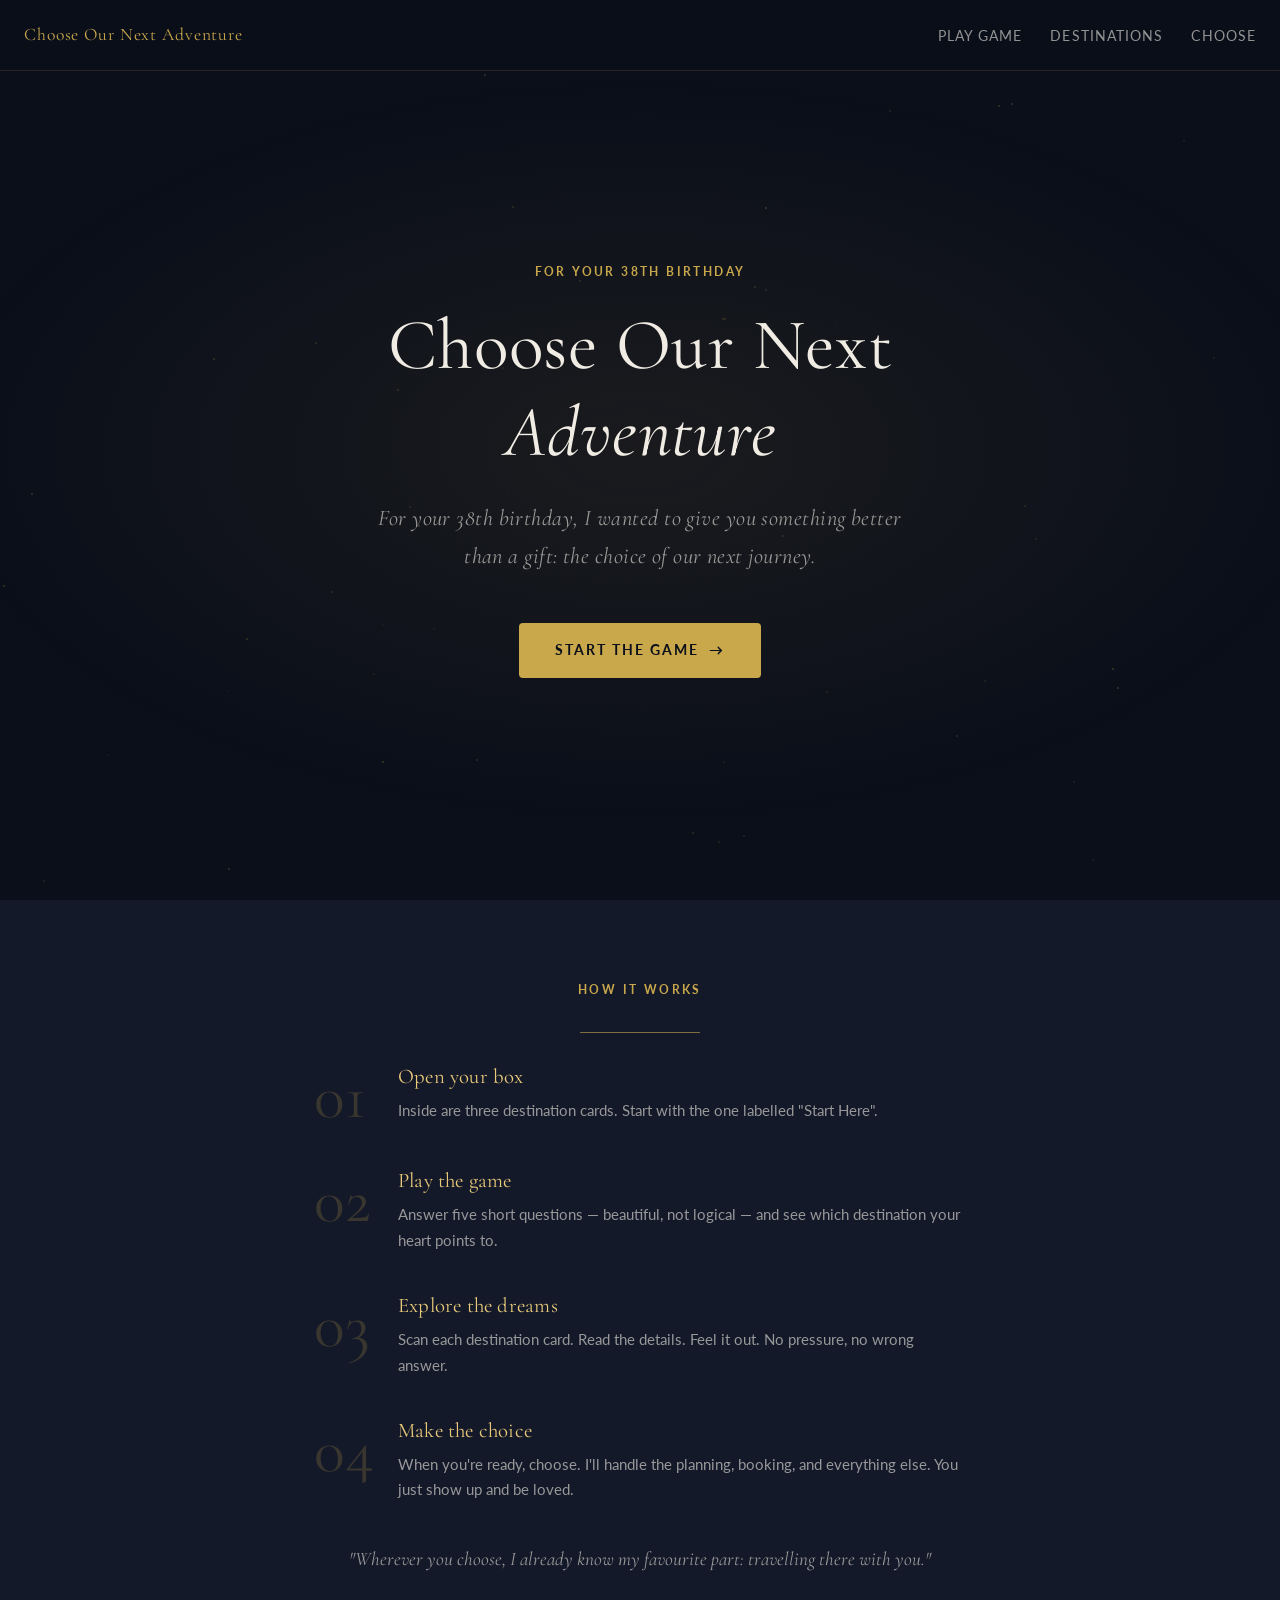
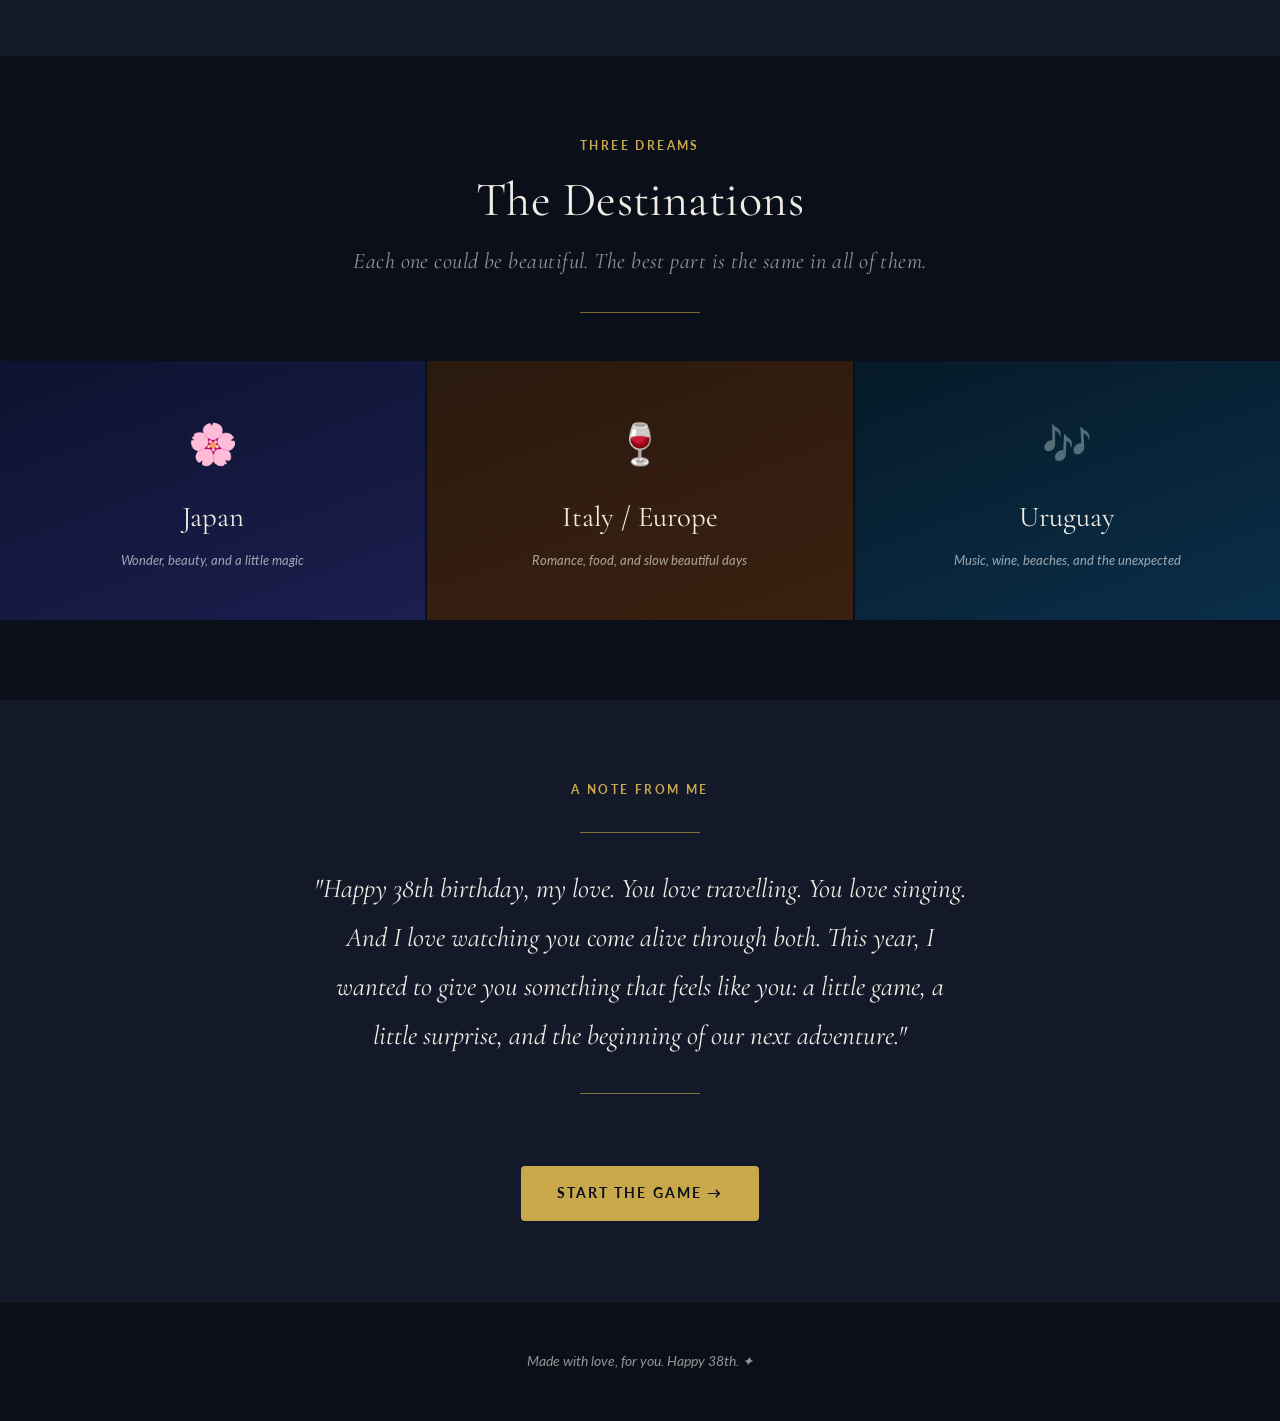
==== microsite/index.html @ ce3f69de "Add Choose Our Next Adventure birthday microsite Complete 10-page interactive microsite for a 38th b" ====
<!DOCTYPE html>
<html lang="en">
<head>
  <meta charset="UTF-8" />
  <meta name="viewport" content="width=device-width, initial-scale=1.0" />
  <title>Choose Our Next Adventure</title>
  <link rel="stylesheet" href="css/styles.css" />
  <style>
    .how-it-works { background: var(--navy-mid); }
    .how-step { display: flex; align-items: flex-start; gap: 24px; margin-bottom: 40px; }
    .how-num {
      font-family: 'Cormorant Garamond', serif;
      font-size: 4rem;
      color: rgba(201,168,76,0.2);
      line-height: 1;
      flex-shrink: 0;
      width: 60px;
    }
    .how-content h3 { color: var(--gold-light); margin-bottom: 8px; font-size: 1.3rem; }
    .how-content p { color: var(--text-muted); font-size: 0.95rem; }

    .dest-preview { padding: 80px 0; }
    .dest-preview-grid { display: grid; grid-template-columns: repeat(3,1fr); gap: 2px; margin-top: 48px; }
    .dest-preview-item {
      padding: 48px 36px;
      text-align: center;
      transition: all var(--transition);
      text-decoration: none;
      color: inherit;
      display: block;
    }
    .dest-preview-item:hover { transform: scale(1.02); }
    .dest-preview-item.japan { background: linear-gradient(160deg, var(--japan-dark), var(--japan-indigo)); }
    .dest-preview-item.italy { background: linear-gradient(160deg, var(--italy-dark), #3a2010); }
    .dest-preview-item.uruguay { background: linear-gradient(160deg, var(--uruguay-dark), var(--uruguay-ocean)); }
    .dest-preview-icon { font-size: 2.5rem; margin-bottom: 16px; }
    .dest-preview-name { font-family: 'Cormorant Garamond', serif; font-size: 1.8rem; margin-bottom: 8px; }
    .dest-preview-tag { font-size: 0.8rem; font-style: italic; color: rgba(255,255,255,0.6); }

    .love-note-section { background: var(--navy-mid); padding: 80px 0; text-align: center; }

    @media (max-width: 768px) {
      .dest-preview-grid { grid-template-columns: 1fr; gap: 0; }
    }
  </style>
</head>
<body>
  <div class="stars" id="stars"></div>

  <nav class="nav">
    <a href="index.html" class="nav-logo">Choose Our Next Adventure</a>
    <ul class="nav-links">
      <li><a href="game.html">Play Game</a></li>
      <li><a href="destinations.html">Destinations</a></li>
      <li><a href="choose.html">Choose</a></li>
    </ul>
  </nav>

  <section class="hero">
    <div class="hero-eyebrow eyebrow animate-in">For your 38th birthday</div>
    <h1 class="hero-title animate-in delay-1">Choose Our Next<br><em>Adventure</em></h1>
    <p class="hero-subtitle subtitle animate-in delay-2">
      For your 38th birthday, I wanted to give you something better than a gift: the choice of our next journey.
    </p>
    <a href="game.html" class="btn btn-gold animate-in delay-3">
      <span>Start the Game</span>
      <span>→</span>
    </a>
  </section>

  <section class="how-it-works">
    <div class="container-narrow">
      <div class="eyebrow" style="text-align:center; margin-bottom:16px;">How it works</div>
      <div class="gold-line wide"></div>

      <div class="how-step animate-in">
        <div class="how-num">01</div>
        <div class="how-content">
          <h3>Open your box</h3>
          <p>Inside are three destination cards. Start with the one labelled "Start Here".</p>
        </div>
      </div>

      <div class="how-step animate-in">
        <div class="how-num">02</div>
        <div class="how-content">
          <h3>Play the game</h3>
          <p>Answer five short questions — beautiful, not logical — and see which destination your heart points to.</p>
        </div>
      </div>

      <div class="how-step animate-in">
        <div class="how-num">03</div>
        <div class="how-content">
          <h3>Explore the dreams</h3>
          <p>Scan each destination card. Read the details. Feel it out. No pressure, no wrong answer.</p>
        </div>
      </div>

      <div class="how-step animate-in">
        <div class="how-num">04</div>
        <div class="how-content">
          <h3>Make the choice</h3>
          <p>When you're ready, choose. I'll handle the planning, booking, and everything else. You just show up and be loved.</p>
        </div>
      </div>

      <div style="margin-top: 40px; text-align: center;">
        <p style="font-family:'Cormorant Garamond',serif; font-style:italic; font-size:1.2rem; color:var(--text-muted);">
          "Wherever you choose, I already know my favourite part: travelling there with you."
        </p>
      </div>
    </div>
  </section>

  <section class="dest-preview">
    <div class="container">
      <div style="text-align:center; margin-bottom:0;">
        <div class="eyebrow" style="margin-bottom:16px;">Three dreams</div>
        <h2>The Destinations</h2>
        <p class="subtitle" style="margin-top:12px;">Each one could be beautiful. The best part is the same in all of them.</p>
        <div class="gold-line wide"></div>
      </div>
    </div>
    <div class="dest-preview-grid">
      <a href="japan.html" class="dest-preview-item japan">
        <div class="dest-preview-icon">🌸</div>
        <div class="dest-preview-name">Japan</div>
        <div class="dest-preview-tag">Wonder, beauty, and a little magic</div>
      </a>
      <a href="italy-europe.html" class="dest-preview-item italy">
        <div class="dest-preview-icon">🍷</div>
        <div class="dest-preview-name">Italy / Europe</div>
        <div class="dest-preview-tag">Romance, food, and slow beautiful days</div>
      </a>
      <a href="uruguay.html" class="dest-preview-item uruguay">
        <div class="dest-preview-icon">🎶</div>
        <div class="dest-preview-name">Uruguay</div>
        <div class="dest-preview-tag">Music, wine, beaches, and the unexpected</div>
      </a>
    </div>
  </section>

  <section class="love-note-section">
    <div class="container-narrow">
      <div class="eyebrow" style="margin-bottom:16px;">A note from me</div>
      <div class="gold-line wide"></div>
      <p style="font-family:'Cormorant Garamond',serif; font-size:clamp(1.2rem,3vw,1.7rem); font-style:italic; line-height:1.8; color:var(--text); margin-bottom:32px;">
        "Happy 38th birthday, my love. You love travelling. You love singing. And I love watching you come alive through both. This year, I wanted to give you something that feels like you: a little game, a little surprise, and the beginning of our next adventure."
      </p>
      <div class="gold-line wide"></div>
      <a href="game.html" class="btn btn-gold" style="margin-top:40px;">Start the Game →</a>
    </div>
  </section>

  <footer style="padding: 48px 24px; text-align: center; border-top: 1px solid rgba(201,168,76,0.1);">
    <p style="color: var(--text-muted); font-size: 0.85rem; font-style: italic;">Made with love, for you. Happy 38th. ✦</p>
  </footer>

  <script>
    const stars = document.getElementById('stars');
    for (let i = 0; i < 60; i++) {
      const s = document.createElement('div');
      s.className = 'star';
      s.style.cssText = `left:${Math.random()*100}%;top:${Math.random()*100}%;animation-delay:${Math.random()*4}s;animation-duration:${2+Math.random()*3}s;opacity:${Math.random()*0.6+0.1};`;
      stars.appendChild(s);
    }
  </script>
</body>
</html>
---- microsite/css/styles.css ----
/* ============================================
   Choose Our Next Adventure — Shared Styles
   ============================================ */

@import url('https://fonts.googleapis.com/css2?family=Cormorant+Garamond:ital,wght@0,300;0,400;0,500;0,600;1,300;1,400;1,500&family=Lato:wght@300;400;700&display=swap');

*, *::before, *::after { box-sizing: border-box; margin: 0; padding: 0; }

:root {
  --gold: #c9a84c;
  --gold-light: #e8c97a;
  --gold-dim: rgba(201, 168, 76, 0.15);
  --navy: #0b0f1a;
  --navy-mid: #141929;
  --navy-light: #1e2540;
  --text: #f0ece4;
  --text-muted: rgba(240, 236, 228, 0.6);
  --radius: 16px;
  --transition: 0.35s cubic-bezier(0.4, 0, 0.2, 1);

  /* Japan palette */
  --japan-indigo: #1a1f4e;
  --japan-blush: #e8a0b0;
  --japan-cream: #fef6f0;
  --japan-dark: #0e1230;

  /* Italy palette */
  --italy-cream: #fef5e4;
  --italy-terra: #c0632a;
  --italy-olive: #5a6b35;
  --italy-wine: #8b1a2e;
  --italy-dark: #2a1a0e;

  /* Uruguay palette */
  --uruguay-ocean: #0a2e4a;
  --uruguay-sand: #d4a96a;
  --uruguay-gold: #e8a820;
  --uruguay-wine: #7a1a2e;
  --uruguay-dark: #061a28;
}

html { scroll-behavior: smooth; }

body {
  font-family: 'Lato', sans-serif;
  background: var(--navy);
  color: var(--text);
  line-height: 1.7;
  min-height: 100vh;
}

/* ── Typography ── */
h1, h2, h3, h4 {
  font-family: 'Cormorant Garamond', Georgia, serif;
  font-weight: 400;
  line-height: 1.2;
  letter-spacing: 0.01em;
}
h1 { font-size: clamp(2.4rem, 6vw, 4.5rem); }
h2 { font-size: clamp(1.8rem, 4vw, 3rem); }
h3 { font-size: clamp(1.4rem, 3vw, 2rem); }

.subtitle {
  font-family: 'Cormorant Garamond', serif;
  font-style: italic;
  font-size: clamp(1rem, 2.5vw, 1.4rem);
  color: var(--text-muted);
  letter-spacing: 0.02em;
}

.eyebrow {
  font-size: 0.75rem;
  font-weight: 700;
  letter-spacing: 0.2em;
  text-transform: uppercase;
  color: var(--gold);
}

/* ── Layout ── */
.container {
  max-width: 1100px;
  margin: 0 auto;
  padding: 0 24px;
}
.container-narrow { max-width: 700px; margin: 0 auto; padding: 0 24px; }

section { padding: 80px 0; }

/* ── Nav ── */
.nav {
  position: fixed;
  top: 0; left: 0; right: 0;
  z-index: 100;
  padding: 20px 24px;
  display: flex;
  justify-content: space-between;
  align-items: center;
  background: rgba(11, 15, 26, 0.85);
  backdrop-filter: blur(12px);
  border-bottom: 1px solid rgba(201, 168, 76, 0.15);
}
.nav-logo {
  font-family: 'Cormorant Garamond', serif;
  font-size: 1.1rem;
  color: var(--gold);
  text-decoration: none;
  letter-spacing: 0.05em;
}
.nav-links { display: flex; gap: 28px; list-style: none; }
.nav-links a {
  color: var(--text-muted);
  text-decoration: none;
  font-size: 0.85rem;
  letter-spacing: 0.08em;
  text-transform: uppercase;
  transition: color var(--transition);
}
.nav-links a:hover { color: var(--gold); }

/* ── Hero ── */
.hero {
  min-height: 100vh;
  display: flex;
  flex-direction: column;
  justify-content: center;
  align-items: center;
  text-align: center;
  padding: 120px 24px 80px;
  position: relative;
  overflow: hidden;
}
.hero::before {
  content: '';
  position: absolute;
  inset: 0;
  background: radial-gradient(ellipse 80% 60% at 50% 50%, rgba(201,168,76,0.08) 0%, transparent 70%);
  pointer-events: none;
}
.hero-eyebrow { margin-bottom: 20px; }
.hero-title { margin-bottom: 24px; }
.hero-subtitle { margin-bottom: 48px; max-width: 560px; }

/* ── Gold divider ── */
.gold-line {
  width: 60px; height: 1px;
  background: var(--gold);
  margin: 32px auto;
  opacity: 0.6;
}
.gold-line.wide { width: 120px; }

/* ── Buttons ── */
.btn {
  display: inline-flex;
  align-items: center;
  gap: 10px;
  padding: 16px 36px;
  border-radius: 4px;
  font-family: 'Lato', sans-serif;
  font-size: 0.85rem;
  font-weight: 700;
  letter-spacing: 0.15em;
  text-transform: uppercase;
  text-decoration: none;
  transition: all var(--transition);
  cursor: pointer;
  border: none;
}
.btn-gold {
  background: var(--gold);
  color: var(--navy);
}
.btn-gold:hover {
  background: var(--gold-light);
  transform: translateY(-2px);
  box-shadow: 0 8px 32px rgba(201,168,76,0.3);
}
.btn-outline {
  background: transparent;
  color: var(--gold);
  border: 1px solid rgba(201,168,76,0.5);
}
.btn-outline:hover {
  background: var(--gold-dim);
  border-color: var(--gold);
  transform: translateY(-2px);
}
.btn-ghost {
  background: transparent;
  color: var(--text-muted);
  font-size: 0.8rem;
  padding: 10px 20px;
}
.btn-ghost:hover { color: var(--text); }

/* ── Cards ── */
.card {
  background: var(--navy-light);
  border: 1px solid rgba(201,168,76,0.12);
  border-radius: var(--radius);
  padding: 40px;
  transition: all var(--transition);
}
.card:hover {
  border-color: rgba(201,168,76,0.3);
  transform: translateY(-4px);
  box-shadow: 0 20px 60px rgba(0,0,0,0.4);
}

/* ── Destination Cards ── */
.dest-grid {
  display: grid;
  grid-template-columns: repeat(auto-fit, minmax(300px, 1fr));
  gap: 32px;
}

.dest-card {
  border-radius: var(--radius);
  overflow: hidden;
  border: 1px solid rgba(201,168,76,0.15);
  transition: all var(--transition);
  cursor: pointer;
  text-decoration: none;
}
.dest-card:hover {
  transform: translateY(-6px);
  box-shadow: 0 24px 64px rgba(0,0,0,0.5);
}
.dest-card-header {
  padding: 48px 36px 36px;
  text-align: center;
  position: relative;
}
.dest-card-icon {
  font-size: 3rem;
  margin-bottom: 16px;
  display: block;
}
.dest-card-title {
  font-family: 'Cormorant Garamond', serif;
  font-size: 2.2rem;
  font-weight: 400;
  margin-bottom: 8px;
}
.dest-card-subtitle {
  font-style: italic;
  color: rgba(255,255,255,0.7);
  font-size: 0.95rem;
}
.dest-card-body {
  padding: 24px 36px 36px;
  background: rgba(0,0,0,0.2);
}
.dest-card-copy {
  font-size: 0.9rem;
  line-height: 1.8;
  color: rgba(255,255,255,0.8);
  margin-bottom: 24px;
  font-style: italic;
}

/* Japan card */
.dest-card.japan { background: linear-gradient(160deg, var(--japan-dark) 0%, var(--japan-indigo) 100%); color: #fff; }
.dest-card.japan .dest-card-subtitle { color: var(--japan-blush); }
.dest-card.japan .btn { background: var(--japan-blush); color: var(--japan-dark); }

/* Italy card */
.dest-card.italy { background: linear-gradient(160deg, var(--italy-dark) 0%, #3a2010 100%); color: #fff; }
.dest-card.italy .dest-card-subtitle { color: #e8c49a; }
.dest-card.italy .btn { background: var(--italy-terra); color: #fff; }

/* Uruguay card */
.dest-card.uruguay { background: linear-gradient(160deg, var(--uruguay-dark) 0%, var(--uruguay-ocean) 100%); color: #fff; }
.dest-card.uruguay .dest-card-subtitle { color: var(--uruguay-sand); }
.dest-card.uruguay .btn { background: var(--uruguay-sand); color: var(--uruguay-dark); }

/* ── Destination page header ── */
.dest-hero {
  min-height: 65vh;
  display: flex;
  flex-direction: column;
  justify-content: flex-end;
  padding: 140px 24px 80px;
  position: relative;
  overflow: hidden;
}
.dest-hero-content { position: relative; z-index: 2; max-width: 700px; }

/* ── Japan hero ── */
.dest-hero.japan { background: linear-gradient(160deg, var(--japan-dark) 0%, var(--japan-indigo) 60%, #2a1540 100%); }
.dest-hero.japan .dest-hero-title { color: var(--japan-blush); }

/* ── Italy hero ── */
.dest-hero.italy { background: linear-gradient(160deg, var(--italy-dark) 0%, #2a1a0e 50%, #1a0e08 100%); }
.dest-hero.italy .dest-hero-title { color: #e8c49a; }

/* ── Uruguay hero ── */
.dest-hero.uruguay { background: linear-gradient(160deg, var(--uruguay-dark) 0%, var(--uruguay-ocean) 60%, #041420 100%); }
.dest-hero.uruguay .dest-hero-title { color: var(--uruguay-sand); }

/* ── Sections on destination pages ── */
.itinerary-list {
  list-style: none;
  display: flex;
  flex-direction: column;
  gap: 16px;
}
.itinerary-list li {
  display: flex;
  align-items: flex-start;
  gap: 16px;
  padding: 20px 24px;
  background: rgba(201,168,76,0.05);
  border-left: 2px solid var(--gold);
  border-radius: 0 8px 8px 0;
  font-size: 0.95rem;
}
.itinerary-list li::before {
  content: '✦';
  color: var(--gold);
  flex-shrink: 0;
  font-size: 0.7rem;
  margin-top: 4px;
}

.love-note {
  background: var(--gold-dim);
  border: 1px solid rgba(201,168,76,0.25);
  border-radius: var(--radius);
  padding: 48px;
  text-align: center;
}
.love-note p {
  font-family: 'Cormorant Garamond', serif;
  font-size: 1.5rem;
  font-style: italic;
  line-height: 1.6;
  color: var(--gold-light);
}

.kabir-section {
  display: grid;
  grid-template-columns: 1fr 1fr;
  gap: 32px;
}
.kabir-box {
  background: var(--navy-light);
  border: 1px solid rgba(201,168,76,0.12);
  border-radius: var(--radius);
  padding: 32px;
}
.kabir-box h4 { color: var(--gold); margin-bottom: 16px; font-size: 1.1rem; }

/* ── Quiz game styles ── */
.game-container {
  max-width: 760px;
  margin: 0 auto;
  padding: 120px 24px 80px;
}
.progress-bar-wrap {
  background: rgba(255,255,255,0.08);
  border-radius: 4px;
  height: 3px;
  margin-bottom: 48px;
  overflow: hidden;
}
.progress-bar-fill {
  height: 100%;
  background: var(--gold);
  transition: width 0.5s ease;
  border-radius: 4px;
}
.question-block { display: none; }
.question-block.active { display: block; animation: fadeUp 0.5s ease; }

.question-num { color: var(--gold); font-size: 0.8rem; letter-spacing: 0.2em; margin-bottom: 12px; }
.question-text {
  font-family: 'Cormorant Garamond', serif;
  font-size: clamp(1.6rem, 4vw, 2.2rem);
  margin-bottom: 40px;
  line-height: 1.3;
}

.options-list { display: flex; flex-direction: column; gap: 16px; }
.option-btn {
  display: flex;
  align-items: center;
  gap: 20px;
  padding: 20px 28px;
  background: var(--navy-light);
  border: 1px solid rgba(201,168,76,0.15);
  border-radius: 12px;
  color: var(--text);
  font-family: 'Lato', sans-serif;
  font-size: 0.95rem;
  cursor: pointer;
  transition: all var(--transition);
  text-align: left;
  width: 100%;
  line-height: 1.5;
}
.option-btn:hover {
  border-color: var(--gold);
  background: var(--gold-dim);
  transform: translateX(4px);
}
.option-btn.selected {
  border-color: var(--gold);
  background: var(--gold-dim);
  color: var(--gold-light);
}
.option-letter {
  width: 32px;
  height: 32px;
  border-radius: 50%;
  border: 1px solid rgba(201,168,76,0.4);
  display: flex;
  align-items: center;
  justify-content: center;
  font-size: 0.75rem;
  font-weight: 700;
  letter-spacing: 0.05em;
  flex-shrink: 0;
  color: var(--gold);
}

.quiz-nav {
  display: flex;
  justify-content: space-between;
  align-items: center;
  margin-top: 40px;
}

/* ── Result screen ── */
.result-screen { display: none; text-align: center; padding: 60px 0; animation: fadeUp 0.6s ease; }
.result-screen.visible { display: block; }
.result-badge {
  display: inline-block;
  padding: 8px 24px;
  border-radius: 100px;
  font-size: 0.75rem;
  font-weight: 700;
  letter-spacing: 0.2em;
  text-transform: uppercase;
  margin-bottom: 24px;
}
.result-badge.japan { background: var(--japan-blush); color: var(--japan-dark); }
.result-badge.italy { background: #e8c49a; color: var(--italy-dark); }
.result-badge.uruguay { background: var(--uruguay-sand); color: var(--uruguay-dark); }

.result-title {
  font-family: 'Cormorant Garamond', serif;
  font-size: clamp(2rem, 6vw, 3.5rem);
  margin-bottom: 16px;
}
.result-explain {
  max-width: 500px;
  margin: 0 auto 48px;
  color: var(--text-muted);
  font-style: italic;
  font-size: 1.05rem;
}
.result-actions { display: flex; gap: 16px; justify-content: center; flex-wrap: wrap; }

/* ── Final choice page ── */
.choice-grid {
  display: grid;
  grid-template-columns: repeat(auto-fit, minmax(280px, 1fr));
  gap: 24px;
  margin: 48px 0;
}
.choice-card {
  border-radius: var(--radius);
  padding: 48px 32px;
  text-align: center;
  cursor: pointer;
  border: 2px solid transparent;
  transition: all var(--transition);
}
.choice-card:hover {
  transform: translateY(-8px);
  box-shadow: 0 32px 80px rgba(0,0,0,0.5);
}
.choice-card.japan { background: linear-gradient(160deg, var(--japan-dark), var(--japan-indigo)); border-color: rgba(232,160,176,0.3); }
.choice-card.italy { background: linear-gradient(160deg, var(--italy-dark), #3a2010); border-color: rgba(192,99,42,0.3); }
.choice-card.uruguay { background: linear-gradient(160deg, var(--uruguay-dark), var(--uruguay-ocean)); border-color: rgba(212,169,106,0.3); }
.choice-card:hover.japan { border-color: var(--japan-blush); }
.choice-card:hover.italy { border-color: var(--italy-terra); }
.choice-card:hover.uruguay { border-color: var(--uruguay-sand); }
.choice-card-icon { font-size: 3.5rem; margin-bottom: 20px; }
.choice-card-name { font-family: 'Cormorant Garamond', serif; font-size: 2rem; margin-bottom: 8px; }
.choice-card-tagline { font-style: italic; color: rgba(255,255,255,0.65); font-size: 0.9rem; }

/* ── Celebration ── */
.celebration-screen { display: none; text-align: center; padding: 80px 24px; animation: fadeUp 0.7s ease; }
.celebration-screen.visible { display: block; }
.celebration-dest {
  font-family: 'Cormorant Garamond', serif;
  font-size: clamp(2.5rem, 8vw, 5.5rem);
  background: linear-gradient(135deg, var(--gold), var(--gold-light));
  -webkit-background-clip: text;
  -webkit-text-fill-color: transparent;
  background-clip: text;
  margin-bottom: 12px;
}
.celebration-copy {
  max-width: 520px;
  margin: 0 auto 48px;
  font-size: 1.1rem;
  line-height: 1.8;
  color: var(--text-muted);
}
.promise-box {
  background: var(--gold-dim);
  border: 1px solid rgba(201,168,76,0.3);
  border-radius: var(--radius);
  padding: 48px;
  max-width: 600px;
  margin: 48px auto;
  text-align: left;
}
.promise-box h3 {
  color: var(--gold);
  font-size: 1.2rem;
  letter-spacing: 0.1em;
  margin-bottom: 20px;
}
.promise-box p {
  font-size: 1.05rem;
  line-height: 1.9;
  font-style: italic;
  color: var(--text);
}
.hidden-message {
  font-family: 'Cormorant Garamond', serif;
  font-size: 1.1rem;
  font-style: italic;
  color: var(--gold);
  margin-top: 32px;
  opacity: 0.7;
}

/* ── Print cards ── */
@media print {
  .no-print { display: none !important; }
  body { background: white; color: black; }
  .nav { display: none; }
}
.print-cards-grid {
  display: grid;
  grid-template-columns: repeat(auto-fill, 384px);
  gap: 32px;
  justify-content: center;
}
.print-card {
  width: 384px;
  min-height: 240px;
  border-radius: 12px;
  overflow: hidden;
  position: relative;
  page-break-inside: avoid;
}
.print-card-front, .print-card-back {
  padding: 32px;
}
.print-card-front {
  min-height: 240px;
  display: flex;
  flex-direction: column;
  justify-content: center;
  align-items: center;
  text-align: center;
}
.print-card-back {
  border-top: 1px solid rgba(255,255,255,0.15);
  display: flex;
  gap: 24px;
  align-items: center;
}
.qr-placeholder {
  width: 80px;
  height: 80px;
  background: white;
  border-radius: 8px;
  flex-shrink: 0;
  display: flex;
  align-items: center;
  justify-content: center;
}
.card-game { background: linear-gradient(135deg, #1a1535, #2d2460); }
.card-japan { background: linear-gradient(135deg, var(--japan-dark), var(--japan-indigo)); }
.card-italy { background: linear-gradient(135deg, var(--italy-dark), #3a2010); }
.card-uruguay { background: linear-gradient(135deg, var(--uruguay-dark), var(--uruguay-ocean)); }
.card-choice { background: linear-gradient(135deg, #0f1520, #1a2535); }

/* ── Video page ── */
.video-sequence {
  display: flex;
  flex-direction: column;
  align-items: center;
  gap: 0;
  padding: 80px 0;
}
.video-line {
  font-family: 'Cormorant Garamond', serif;
  font-size: clamp(1.8rem, 5vw, 3.5rem);
  text-align: center;
  padding: 24px;
  opacity: 0;
  transform: translateY(20px);
  animation: revealLine 0.8s ease forwards;
  min-height: 80px;
  display: flex;
  align-items: center;
}
.video-line.gold { color: var(--gold); }
.video-line.small { font-size: clamp(1rem, 2.5vw, 1.5rem); color: var(--text-muted); }
.video-line.large { font-size: clamp(2.5rem, 7vw, 5rem); }

/* ── Box instructions ── */
.box-section { margin-bottom: 48px; }
.envelope-list { list-style: none; display: flex; flex-direction: column; gap: 16px; counter-reset: env; }
.envelope-list li {
  counter-increment: env;
  display: flex;
  align-items: center;
  gap: 20px;
  padding: 20px 28px;
  background: var(--navy-light);
  border-radius: 12px;
  border: 1px solid rgba(201,168,76,0.1);
}
.envelope-list li::before {
  content: counter(env);
  width: 36px;
  height: 36px;
  background: var(--gold-dim);
  border: 1px solid var(--gold);
  border-radius: 50%;
  display: flex;
  align-items: center;
  justify-content: center;
  font-size: 0.85rem;
  font-weight: 700;
  color: var(--gold);
  flex-shrink: 0;
}
.letter-box {
  background: var(--navy-light);
  border: 1px solid rgba(201,168,76,0.2);
  border-radius: var(--radius);
  padding: 48px;
  font-family: 'Cormorant Garamond', serif;
  font-size: 1.15rem;
  line-height: 2;
  font-style: italic;
}
.letter-box p { margin-bottom: 20px; }
.letter-box .signature { font-style: normal; color: var(--gold); font-size: 1.3rem; }

/* ── Animations ── */
@keyframes fadeUp {
  from { opacity: 0; transform: translateY(24px); }
  to { opacity: 1; transform: translateY(0); }
}
@keyframes revealLine {
  to { opacity: 1; transform: translateY(0); }
}
@keyframes shimmer {
  0% { background-position: -400px 0; }
  100% { background-position: 400px 0; }
}
@keyframes pulse {
  0%, 100% { opacity: 0.6; }
  50% { opacity: 1; }
}
@keyframes float {
  0%, 100% { transform: translateY(0); }
  50% { transform: translateY(-12px); }
}

.animate-in { animation: fadeUp 0.8s ease both; }
.delay-1 { animation-delay: 0.1s; }
.delay-2 { animation-delay: 0.25s; }
.delay-3 { animation-delay: 0.4s; }
.delay-4 { animation-delay: 0.6s; }

/* ── Star / petal decorations ── */
.stars {
  position: fixed;
  inset: 0;
  pointer-events: none;
  z-index: 0;
  overflow: hidden;
}
.star {
  position: absolute;
  width: 2px;
  height: 2px;
  background: rgba(201,168,76,0.4);
  border-radius: 50%;
  animation: pulse 3s ease-in-out infinite;
}

/* ── Scrollbar ── */
::-webkit-scrollbar { width: 6px; }
::-webkit-scrollbar-track { background: var(--navy); }
::-webkit-scrollbar-thumb { background: rgba(201,168,76,0.3); border-radius: 3px; }

/* ── Responsive ── */
@media (max-width: 768px) {
  section { padding: 60px 0; }
  .kabir-section { grid-template-columns: 1fr; }
  .dest-grid { grid-template-columns: 1fr; }
  .choice-grid { grid-template-columns: 1fr; }
  .nav-links { display: none; }
  .print-cards-grid { grid-template-columns: 1fr; }
  .print-card { width: 100%; max-width: 384px; }
  .quiz-nav { flex-direction: column; gap: 16px; }
}

/* ── Japan page theme overrides ── */
body.theme-japan { background: linear-gradient(180deg, var(--japan-dark) 0%, #0e1230 40%, #0a0d20 100%); }
body.theme-japan .eyebrow { color: var(--japan-blush); }
body.theme-japan .gold-line { background: var(--japan-blush); }
body.theme-japan .love-note p { color: var(--japan-blush); }
body.theme-japan .itinerary-list li { border-left-color: var(--japan-blush); }
body.theme-japan .itinerary-list li::before { color: var(--japan-blush); }

/* ── Italy page theme overrides ── */
body.theme-italy { background: linear-gradient(180deg, var(--italy-dark) 0%, #1a0e08 40%, #0f0805 100%); }
body.theme-italy .eyebrow { color: #e8c49a; }
body.theme-italy .gold-line { background: var(--italy-terra); }
body.theme-italy .love-note p { color: #e8c49a; }
body.theme-italy .itinerary-list li { border-left-color: var(--italy-terra); }
body.theme-italy .itinerary-list li::before { color: var(--italy-terra); }

/* ── Uruguay page theme overrides ── */
body.theme-uruguay { background: linear-gradient(180deg, var(--uruguay-dark) 0%, #041420 40%, #020d18 100%); }
body.theme-uruguay .eyebrow { color: var(--uruguay-sand); }
body.theme-uruguay .gold-line { background: var(--uruguay-sand); }
body.theme-uruguay .love-note p { color: var(--uruguay-sand); }
body.theme-uruguay .itinerary-list li { border-left-color: var(--uruguay-sand); }
body.theme-uruguay .itinerary-list li::before { color: var(--uruguay-sand); }
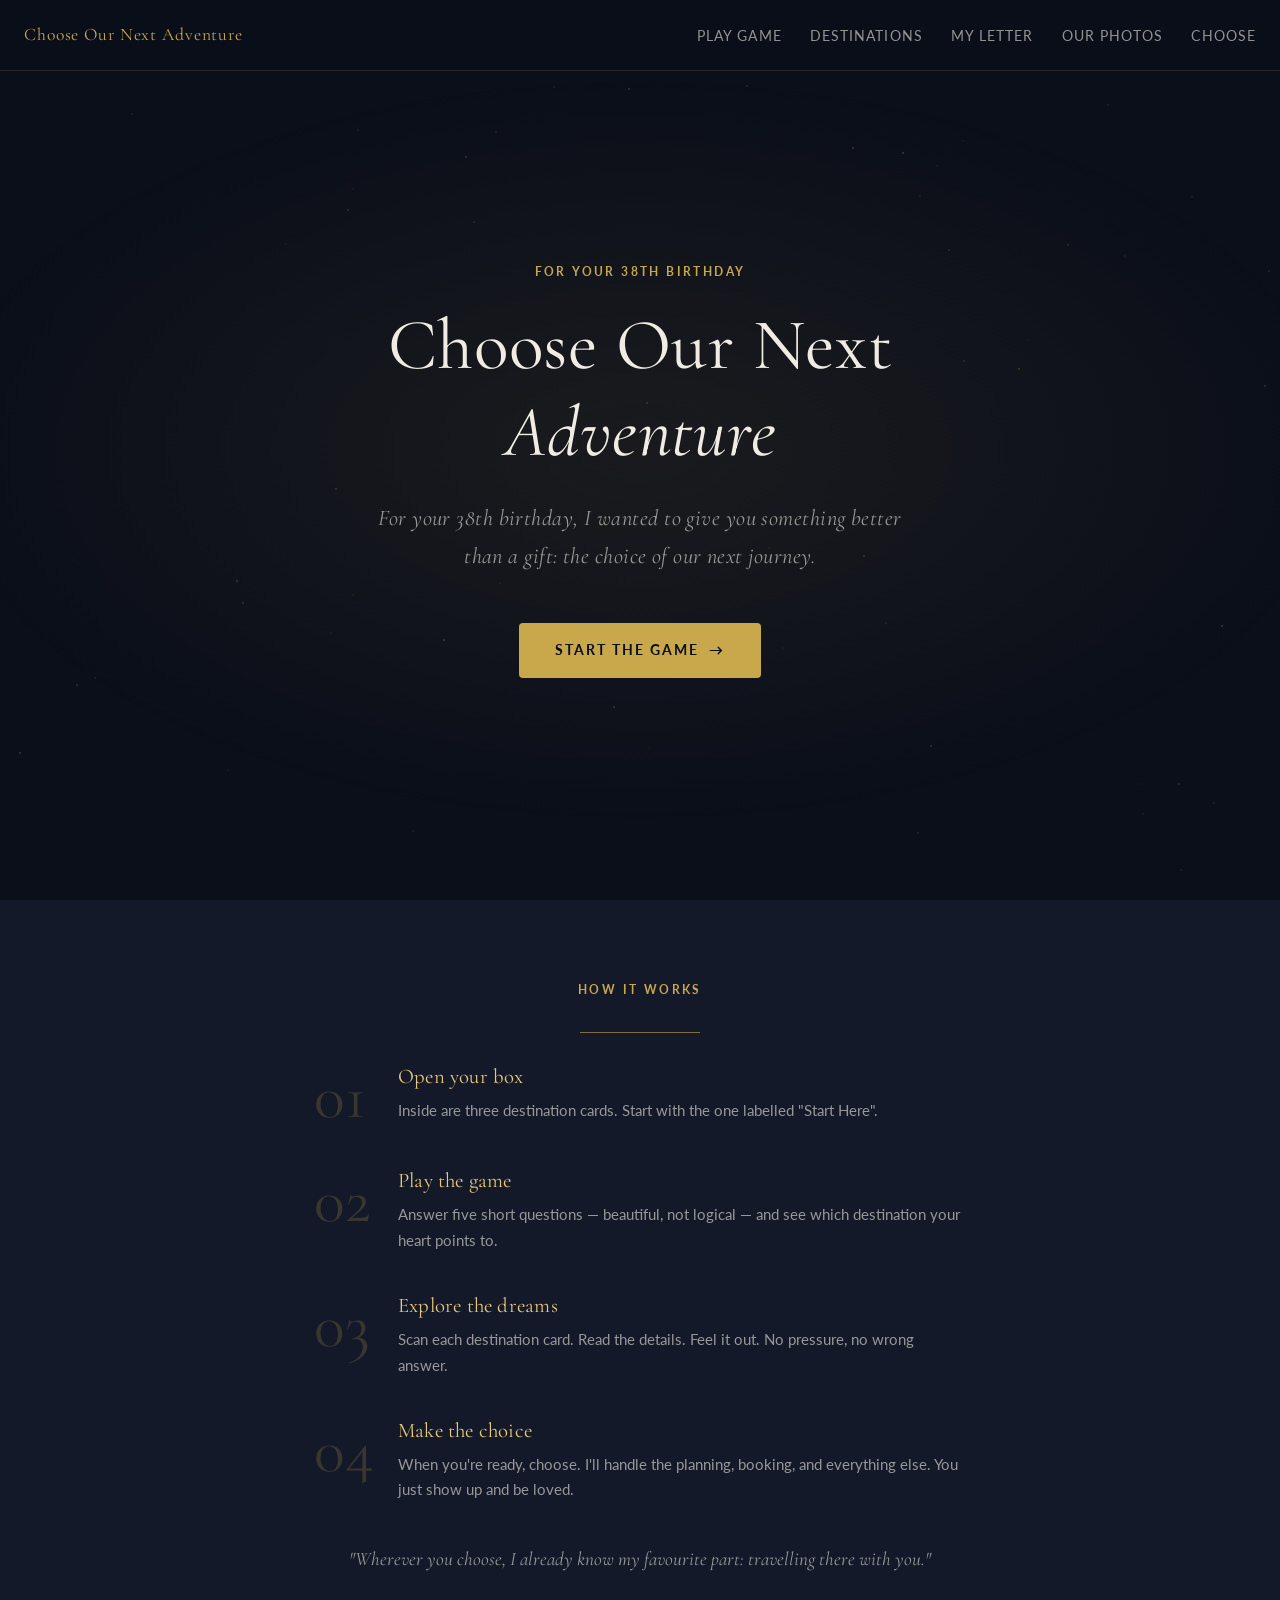
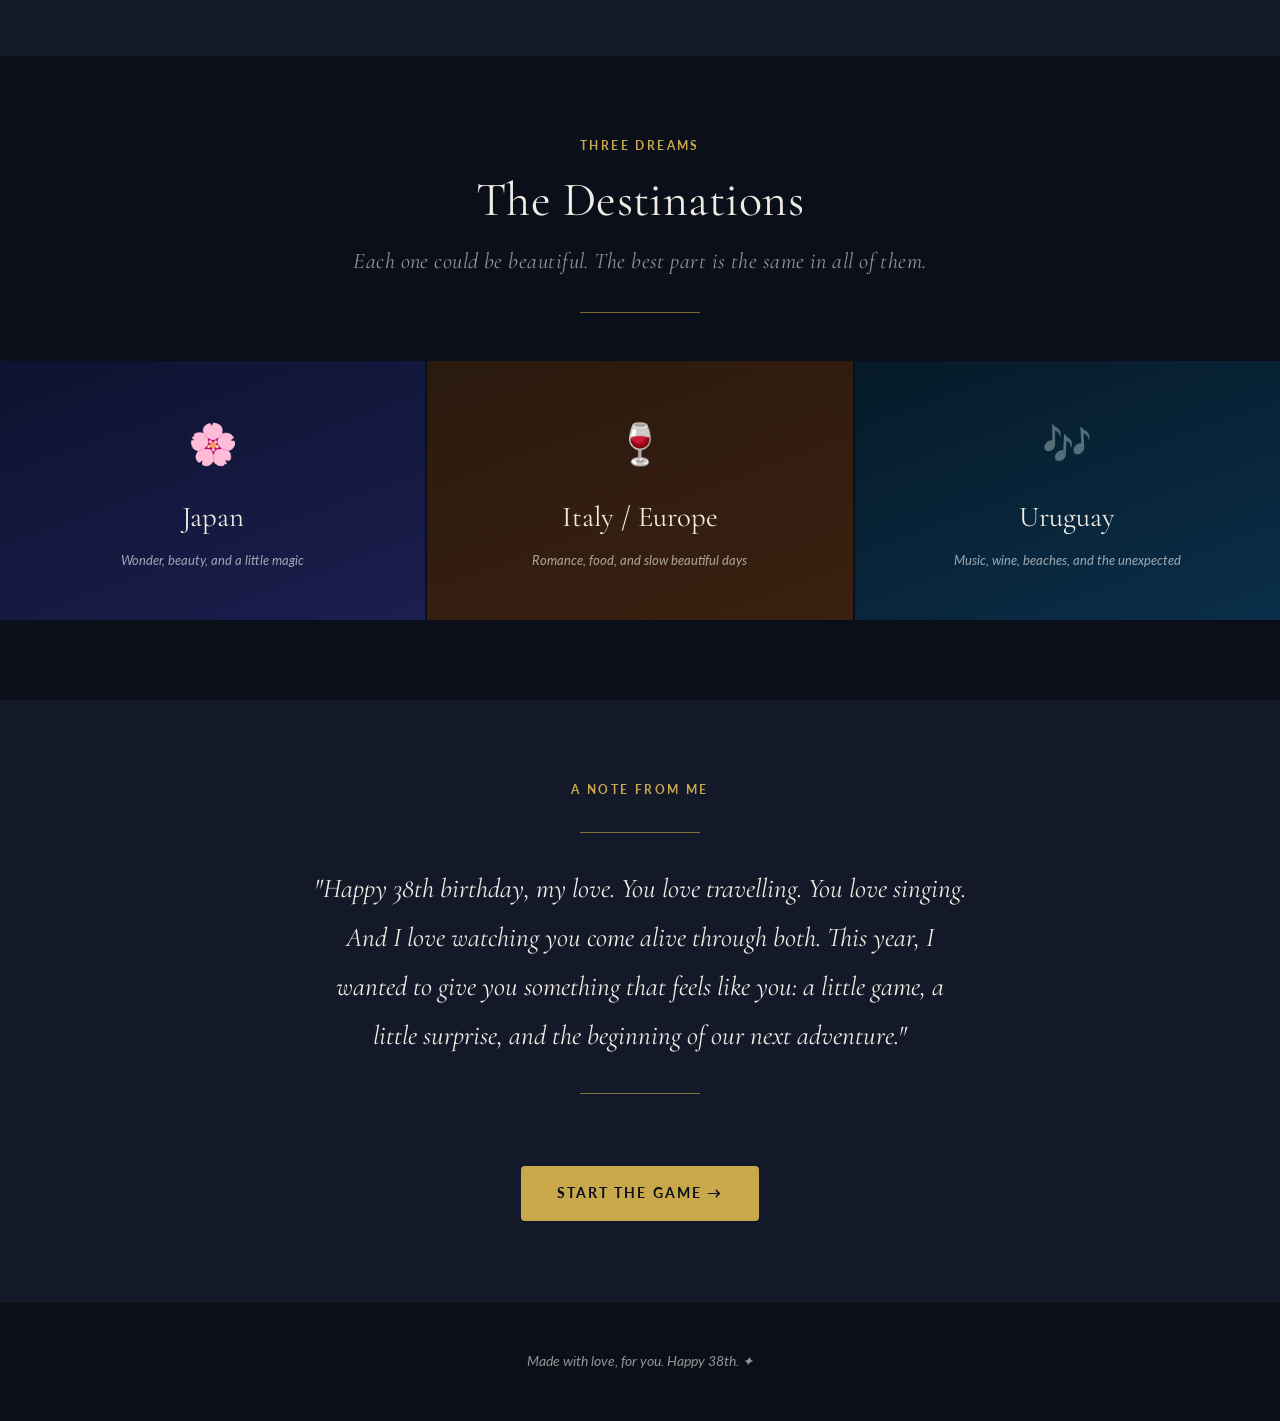
==== commit b2b149b8: "Add My Letter and Our Photos links to main nav on all pages https://claude.ai/code/session_01Wxg5gsA" ====
--- a/microsite/index.html
+++ b/microsite/index.html
@@ -52,6 +52,8 @@
     <ul class="nav-links">
       <li><a href="game.html">Play Game</a></li>
       <li><a href="destinations.html">Destinations</a></li>
+      <li><a href="love-letter.html">My Letter</a></li>
+      <li><a href="photos.html">Our Photos</a></li>
       <li><a href="choose.html">Choose</a></li>
     </ul>
   </nav>
